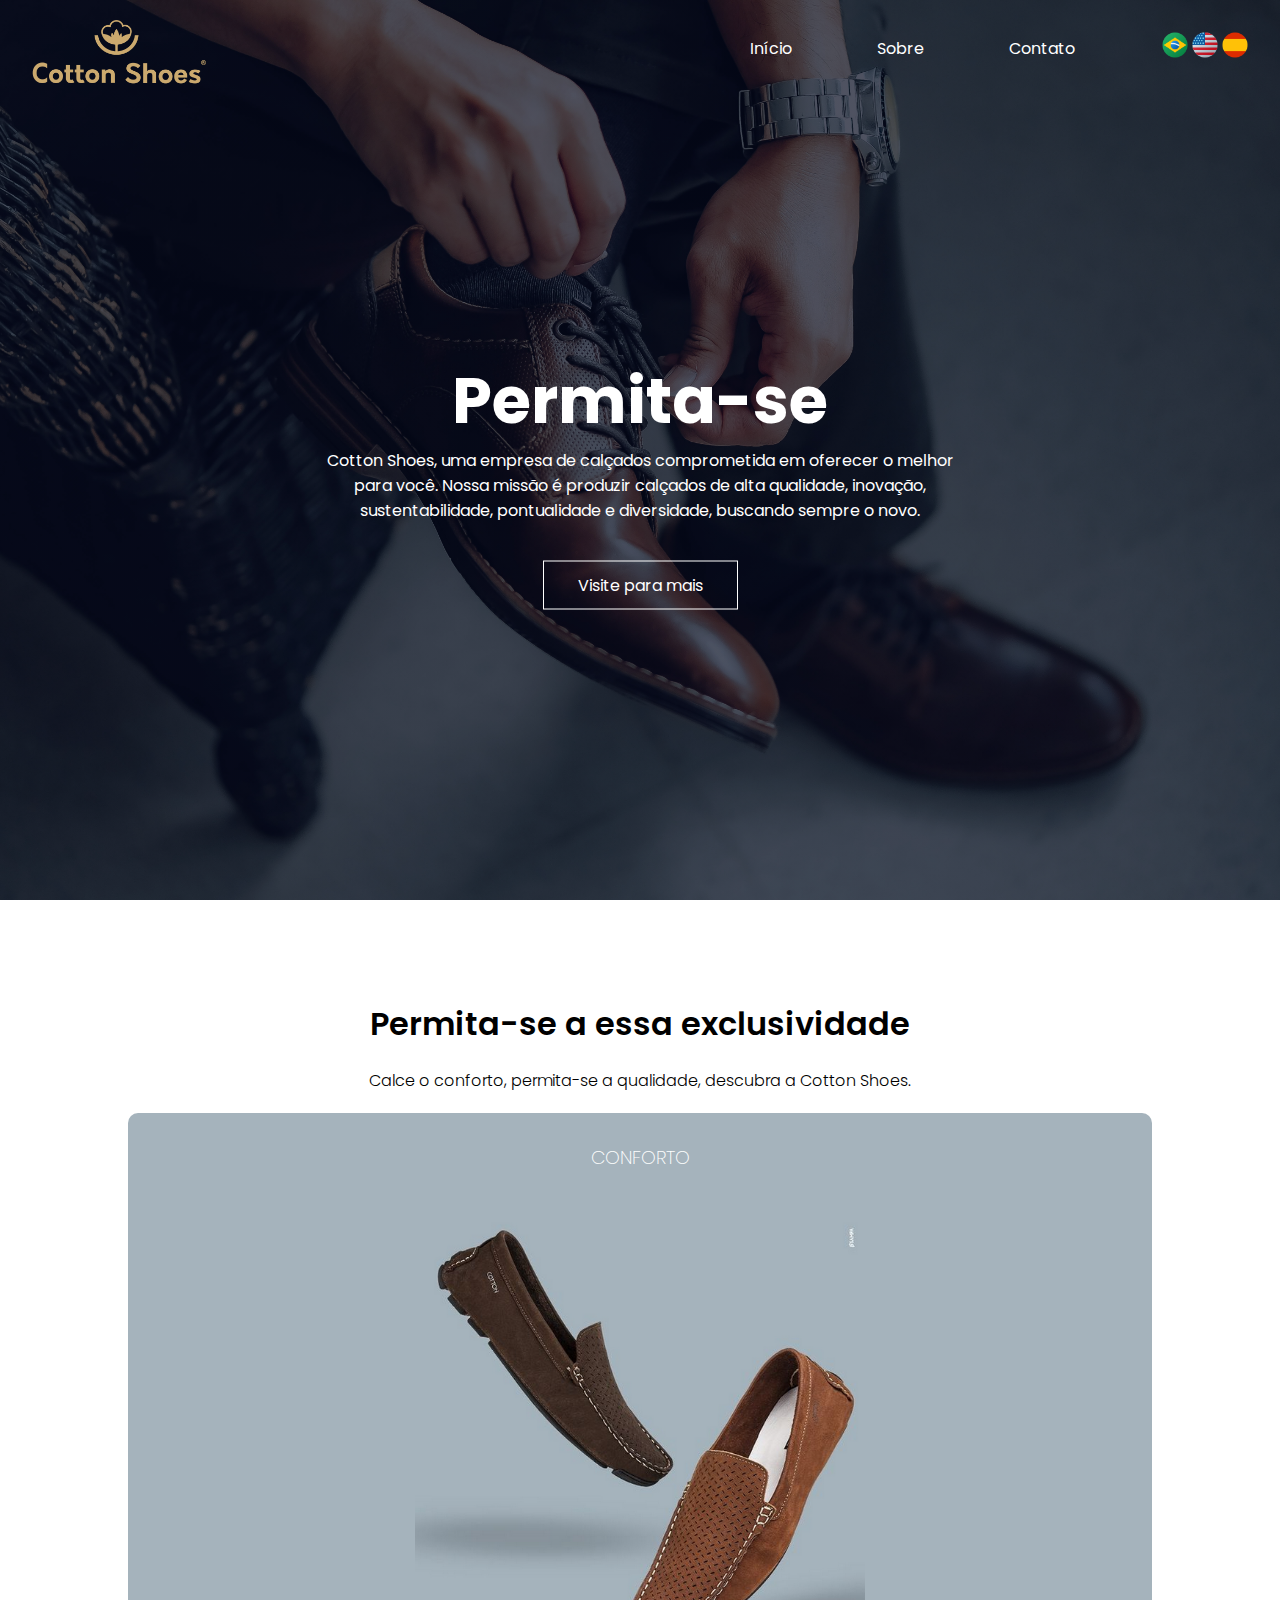
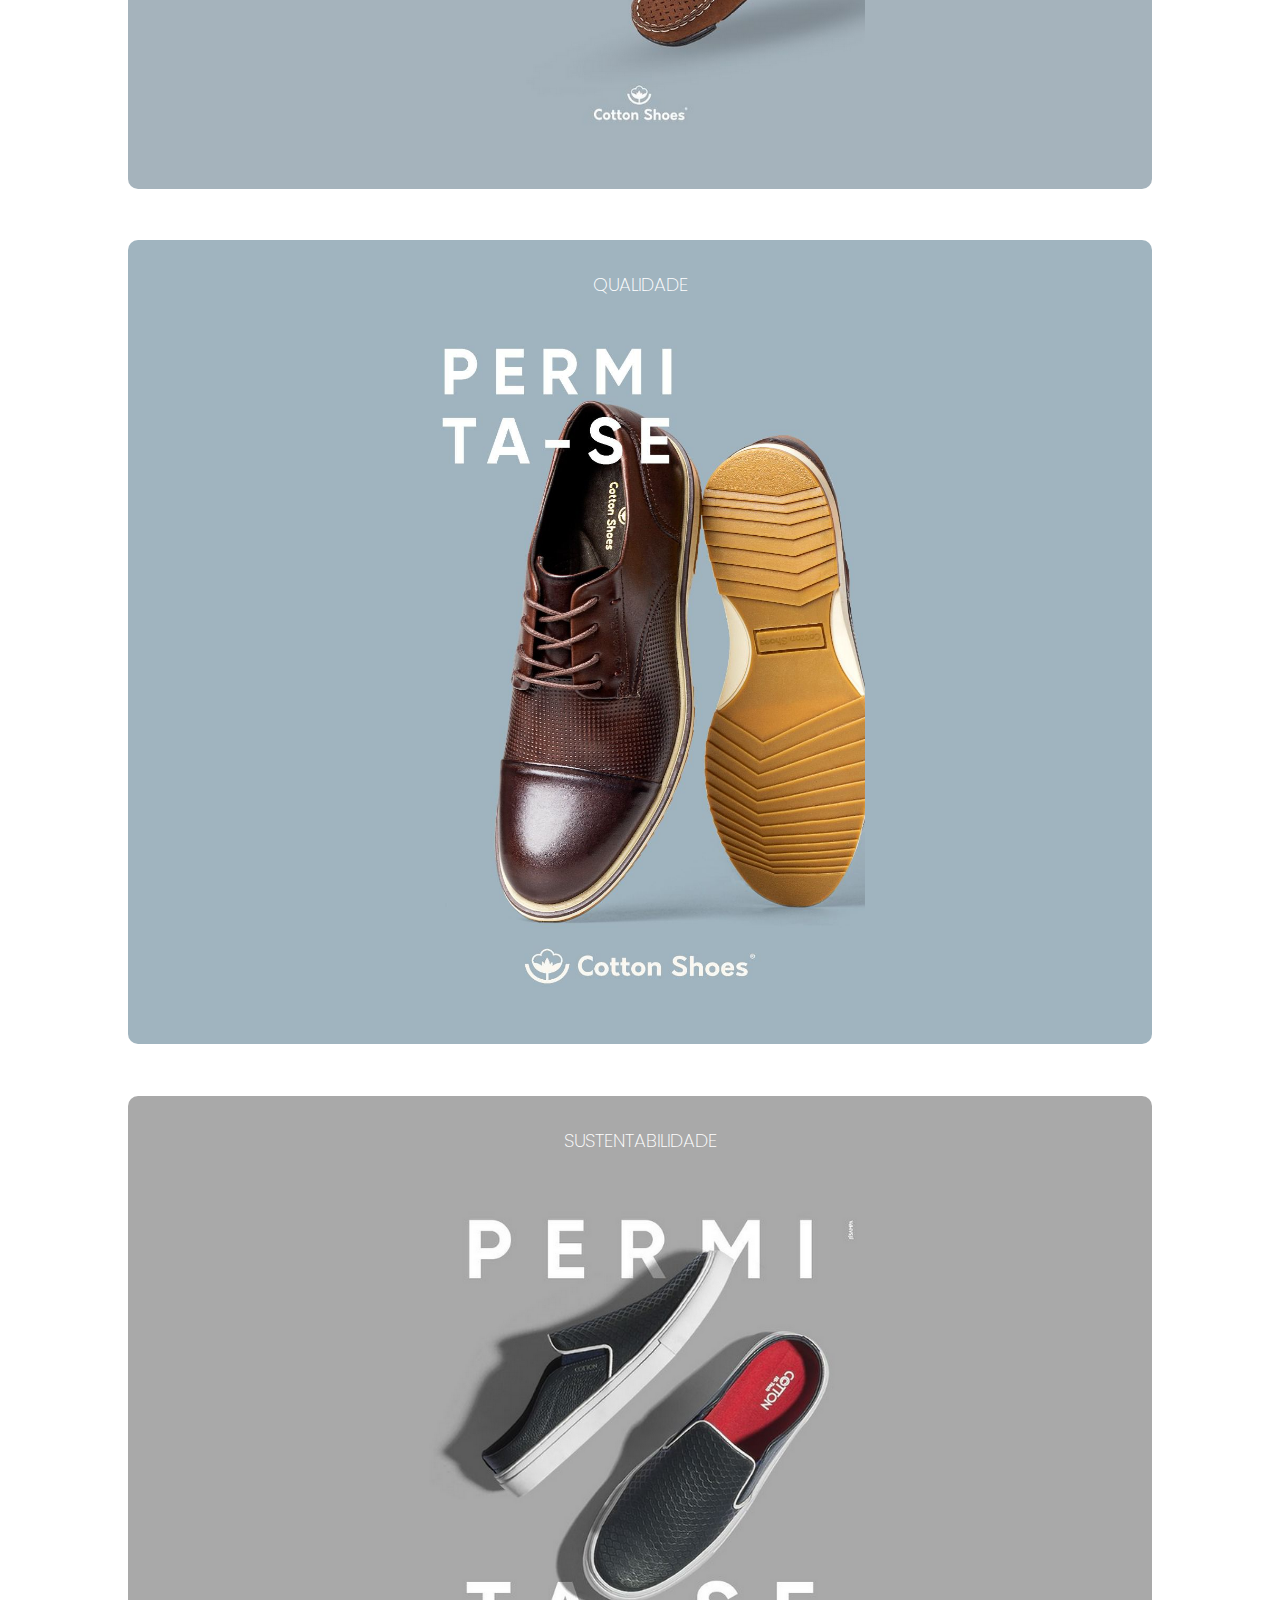
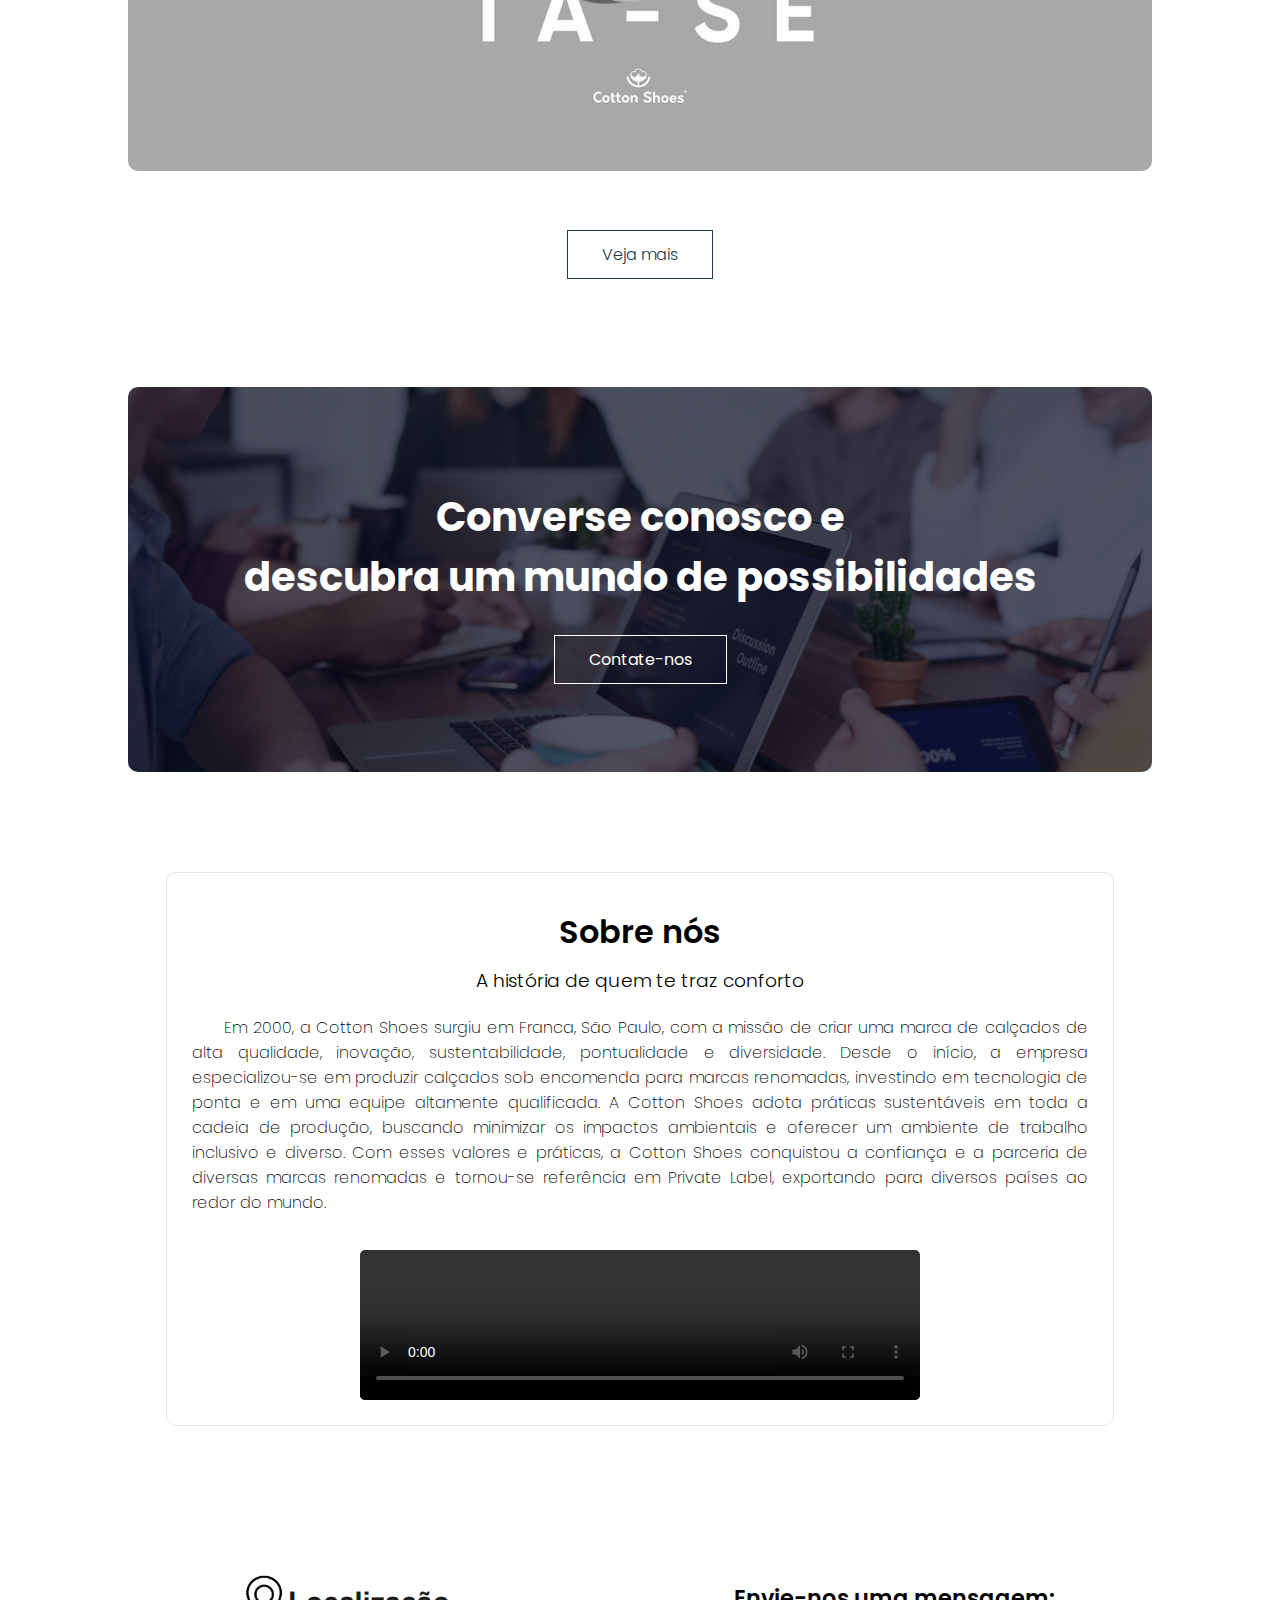
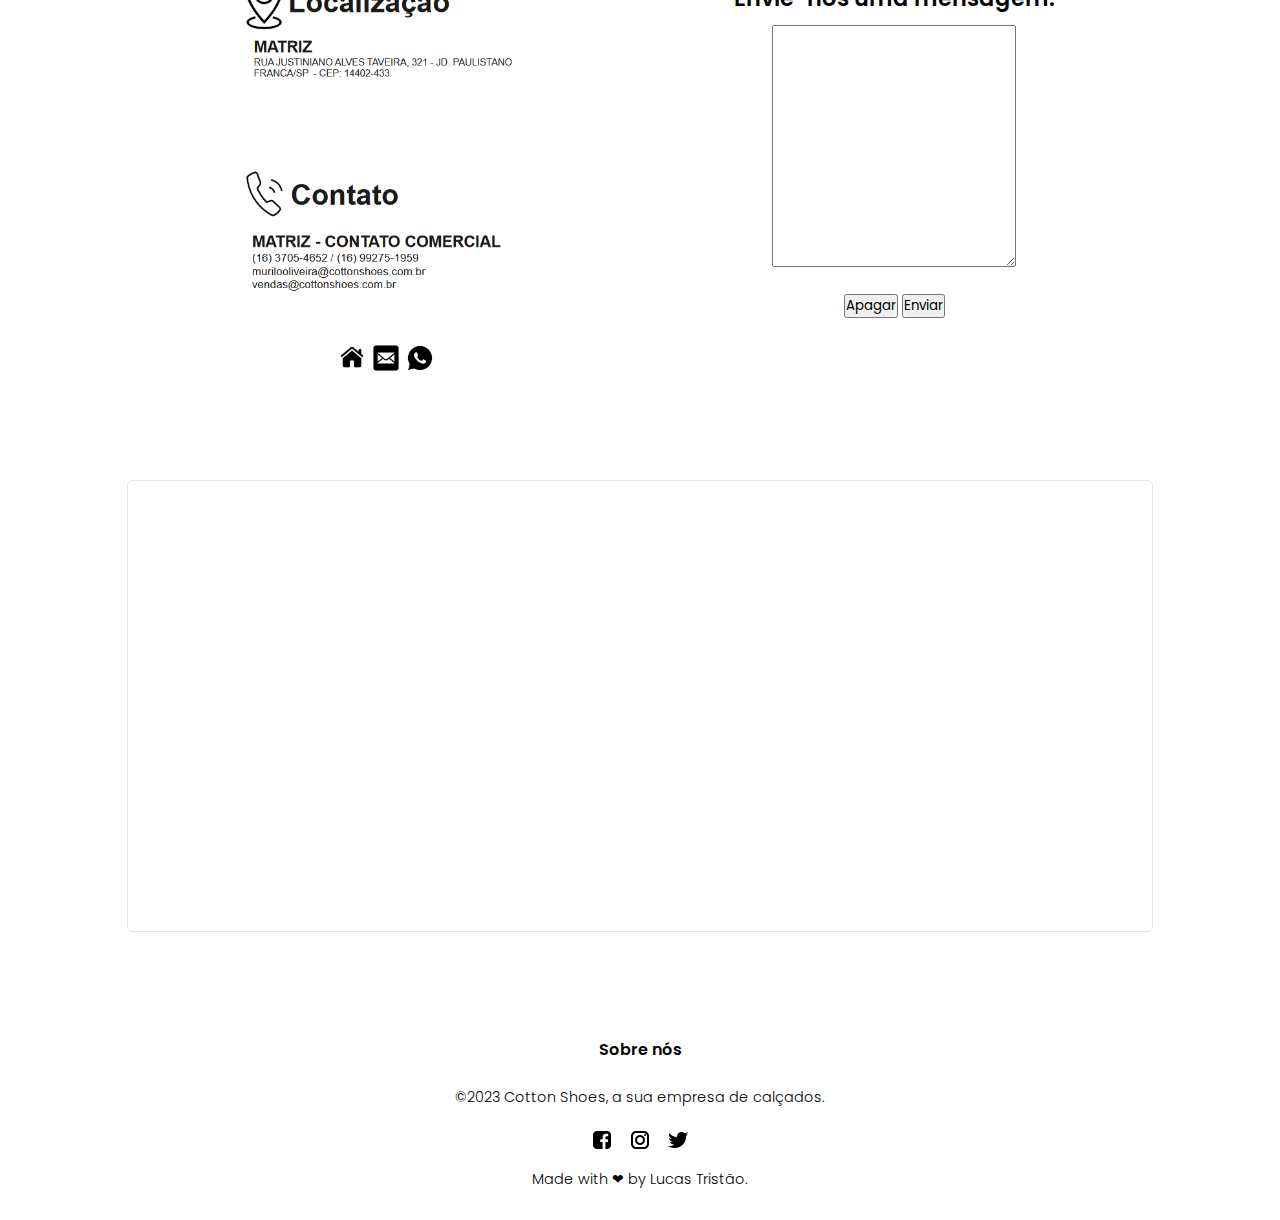
==== index.html @ b898aa2c "Cotton-Shoes" ====
<!DOCTYPE html>
<html lang="pt-br">
<head>
    <meta charset="UTF-8">
    <meta http-equiv="X-UA-Compatible" content="IE=edge">
    <meta name="viewport" content="width=device-width, initial-scale=1.0">
    <link rel="shortcut icon" href="imagens/icons8-direitos-autorais-16.png" type="image/x-icon">
    <link rel="stylesheet" href="style.css">
    <title>Cotton Shoes | Permita-se</title>
</head>
<body>
    <header id="#inicio">
        <section class="header">
            <a href="#"><img class="logo" src="imagens/logo.png" alt="Cotton Shoes"></a>
            <nav>
                <div class="navlinks">
                    <a href="#inicio">Início</a>
                    <a href="#sobre">Sobre</a>
                    <a href="#contato">Contato</a>
                    <div id="idiomas">
                        <a href="index.html"><img class="iconesheader" src="imagens/icons8-brazil-48.png" alt="Portuguese"></a>
                        <a href="indexen.html"><img class="iconesheader" src="imagens/icons8-usa-48.png" alt="English"></a>
                        <a href="indexes.html"><img class="iconesheader" src="imagens/icons8-spain-48.png" alt="Spanish"></a>
                    </div>
                </div>
                <img class="icons1" src="imagens/icons8-menu-arredondado-32.png" alt="Menu" onclick="showmenu()">
                <div class="navlinkscelular" id="navlinkscelular">
                    <img class="icons" src="imagens/icons8-fechar-janela-32.png" alt="Fechar" onclick="hidemenu()">
                    <a href="#inicio">Início</a>
                    <a href="#sobre">Sobre</a>
                    <a href="#contato">Contato</a>
                    <div id="idiomas">
                        <a href="index.html"><img class="iconesheader" src="imagens/icons8-brazil-48.png" alt="Portuguese"></a>
                        <a href="indexen.html"><img class="iconesheader" src="imagens/icons8-usa-48.png" alt="English"></a>
                        <a href="indexes.html"><img class="iconesheader" src="imagens/icons8-spain-48.png" alt="Spanish"></a>
                    </div>
                </div>
            </nav>
            <div class="texto" onclick="hidemenu()">
                <h1>Permita-se</h1>
                <p>
                    Cotton Shoes, uma empresa de calçados comprometida em oferecer o melhor para você. Nossa missão é produzir calçados de alta qualidade, inovação, sustentabilidade, pontualidade e diversidade, buscando sempre o novo.
                </p>
                <a href="#contato">Visite para mais</a>
            </div>
        </section>
    </header>
    <main>
        <section class="main">
            <h1>Permita-se a essa exclusividade</h1>
            <p>
                Calce o conforto, permita-se a qualidade, descubra a Cotton Shoes.
            </p>
            <div class="container">
                <div class="bloco1">
                    <h3>CONFORTO</h3>
                    <p>
                        <a href=""><img src="imagens/91080454_3033864366651867_2518382257584996352_n.jpg" alt="Permita-se"></a>
                    </p>
                </div>
                <div class="bloco2">
                    <h3>QUALIDADE</h3>
                    <p>
                        <a href=""><img src="imagens/Untitled3.jpg" alt="Permita-se"></a>
                    </p>
                </div>
                <div class="bloco3">
                    <h3>SUSTENTABILIDADE</h3>
                    <p>
                        <a href=""><img class="sozinho" src="imagens/88360885_2987067881331516_7291402305805484032_n.jpg" alt="Permita-se"></a>
                    </p>
                </div>
            </div>
            <p class="linkmais"><a href="#contato">Veja mais</a></p>
        </section>
        <section class="cta">
            <h1>Converse conosco e <br> descubra um mundo de possibilidades</h1>
            <a href="#contato">Contate-nos</a>
        </section>
        <section class="sobre" id="sobre">
            <h1>Sobre nós</h1>
            <h3>A história de quem te traz conforto</h3>
            <p>Em 2000, a Cotton Shoes surgiu em Franca, São Paulo, com a missão de criar uma marca de calçados de alta qualidade, inovação, sustentabilidade, pontualidade e diversidade. Desde o início, a empresa especializou-se em produzir calçados sob encomenda para marcas renomadas, investindo em tecnologia de ponta e em uma equipe altamente qualificada. A Cotton Shoes adota práticas sustentáveis em toda a cadeia de produção, buscando minimizar os impactos ambientais e oferecer um ambiente de trabalho inclusivo e diverso. Com esses valores e práticas, a Cotton Shoes conquistou a confiança e a parceria de diversas marcas renomadas e tornou-se referência em Private Label, exportando para diversos países ao redor do mundo.</p>
            <video controls>
                <source src="imagens/WhatsApp Video 2023-04-19 at 11.40.43.mp4" type="video/mp4">
                <source src="imagens/wbgyo-8bm3u.mp4" type="video/mp4">
                <source src="imagens/0du06-mz5dt.mov" type="video/mov">
                <p>Seu navegador não tem compatibilidade com o vídeo, por favor acesse: <br> https://www.facebook.com/arnaldooliveira.oliveira.92/videos/1887380717994663/</p>
            </video>
        </section>
        <section class="contato" id="contato">
            <div class="bloco4">
                <img class="imagenzona" src="imagens/contato.png" alt="Fábrica"><br>
                <p class="para">
                    <a target="_blank" href="https://www.google.com/maps/dir//cotton+shoes/@-20.5308423,-47.3907035,14z/data=!4m8!4m7!1m0!1m5!1m1!1s0x94b0a5fa651d2c5d:0x2323a3ef03409ba6!2m2!1d-47.3619796!2d-20.5284989"><img src="imagens/icons8-página-inicial-48.png" alt="Endereço"></a>
                    <a target="_blank" href="murilooliveira@cottonshoes.com.br"><img src="imagens/icons8-mensagem-com-quadrado-48.png" alt="E-mail"></a>
                    <a target="_blank" href="https://wa.me/5516992751959?text=Ol%C3%A1,%20tenho%20gostaria%20de%20conversar%20com%20a%20Cotton%20Shoes!"><img src="imagens/icons8-whatsapp-48.png" alt="Whatsapp"></a>
                </p>
            </div>
            <div>
                <form action="mailto:murilooliveira@cottonshoes.com.br" method="post" autocomplete="on" enctype="text/plain">
                    <legend>Envie-nos uma mensagem: </legend>
                    <textarea name="" id="textarea" cols="20" rows="12" required></textarea><br>
                    <input class="ab" type="reset" value="Apagar">
                    <input class="ab" type="submit" value="Enviar">
                </form>
            </div>
        </section>
        <iframe src="https://www.google.com/maps/embed?pb=!1m18!1m12!1m3!1d3736.463418422304!2d-47.36419198507578!3d-20.528211486271605!2m3!1f0!2f0!3f0!3m2!1i1024!2i768!4f13.1!3m3!1m2!1s0x94b0a5fa651d2c5d%3A0x2323a3ef03409ba6!2sCotton%20Shoes!5e0!3m2!1spt-BR!2sbr!4v1681180925534!5m2!1spt-BR!2sbr" width="600" height="450" style="border:1;" allowfullscreen="" loading="lazy" referrerpolicy="no-referrer-when-downgrade"></iframe>
        <section class="footer">
            <h4>Sobre nós</h4>
            <p>&copy;2023 Cotton Shoes, a sua empresa de calçados.</p>
            <nav class="iconfooter">
                <a target="_blank" href="https://www.facebook.com/CottonCalcados/"><img src="imagens/icons8-facebook-24.png" alt="Facebook"></a>
                <a target="_blank" href="https://www.instagram.com/cottonshoes/"><img src="imagens/icons8-instagram-24.png" alt="Instagram"></a>
                <a target="_blank" href="https://twitter.com/search?q=Cotton%20Shoes&src=typed_query"><img src="imagens/icons8-twitter-24.png" alt="Twitter"></a>
            </nav>
            <p>
                Made with ❤ by Lucas Tristão.
            </p>
        </section>
    </main>
    <script>
        var navlinkscelular = document.getElementById("navlinkscelular")
        function showmenu(){
            navlinkscelular.style.display = "block";
        }
        function hidemenu(){
            navlinkscelular.style.display = "none";
        }
    </script>
</body>
</html>
---- style.css ----
@charset "UFT-8";
@import url('https://fonts.googleapis.com/css2?family=Poppins:wght@100;200;300;400;600;700&display=swap');
*{
    margin: 0px;
    padding: 0px;
    font-family: 'Poppins', sans-serif;
}
.header{
    min-height: 100vh;
    width: 100%;
    background-image: linear-gradient(rgba(4,9,30,0.7),rgba(4,9,30,0.7)), url(imagens/pexels-robert-jeffrey-bonto-9218066.jpg);
    background-position: center;
    background-repeat: no-repeat;
    background-size: cover;
    position: relative;
}
#idiomas{
    display: flex;
    flex-direction: row;
}
.iconesheader{
    width: 30px;
}
.logo{
    position: absolute;
    padding: 20px;
    width: 200px;
}
.icons{
    display: none;
}
.icons1{
    display: none;
}
.navlinks{
    display: flex;
    flex-direction: row;
    justify-content: flex-end;
    align-items: center;
    gap: 85px;
    margin-right: 30px;
}
.navlinks a{
    margin-top: 30px;
    text-decoration: none;
    color: white;
}
.navlinks a::after{
    content: "";
    width: 0%;
    height: 2px;
    background-color: #243754;
    display: block;
    margin: auto;
    transition: 0.5s;
}
.navlinks a:hover::after{
    width: 100%;
}
.navlinkscelular a{
    display: none;
}
.texto{
    position: absolute;
    top: 50%;
    left: 50%;
    translate: -50% -50%;
    color: white;
    text-align: center;
}
.texto h1{
    font-size: 4em;
    font-weight: bolder;
}
.texto a{
    position: relative;
    top: 50px;
    border: 1px solid white;
    text-decoration: none;
    color: white;
    padding: 12px 34px;
    background: transparent;
    transition: 0.5s;
}
.texto a:hover{
    background-color: #243754;
}
.main{
    width: 80%;
    margin: auto;
    text-align: center;
    padding-top: 100px;
}
.main h1{
    font-size: 2em;
    font-weight: 600;
}
.main p{    
    font-weight: 300;
    padding: 20px;
}
.container{
    display: flex;
    margin-top: 5%;
    flex-direction: row;
    justify-content: space-evenly;
    gap: 40px;
    text-align: justify;
}
.bloco1{
    border-radius: 10px;
    margin-bottom: 5%;
    padding: 20px 12px;
    background-color: rgb(165, 179, 188);
    box-sizing: border-box;
    transition: 0.5s;
}
.bloco2{
    border-radius: 10px;
    margin-bottom: 5%;
    padding: 20px 12px;
    background-color: rgb(160, 180, 191);
    box-sizing: border-box;
    transition: 0.5s;
}
.bloco3{
    border-radius: 10px;
    margin-bottom: 5%;
    padding: 20px 12px;
    background-color: rgb(169, 169, 169);
    box-sizing: border-box;
    transition: 0.5s;
}
h3{
    margin: 10px 0;
    text-align: center;
    font-weight: 200;
    color: white; 
}
.bloco1:hover, .bloco2:hover, .bloco3:hover{
    translate: -2px 2px;
    box-shadow: 0px 0px 20px rgb(0, 0, 0, 0.2);
}
p > img{
    width: 350px;
}
.sozinho{
    width: 350px;
}
.linkmais a{
    position: relative;
    border: 1px solid #243754;
    text-decoration: none;
    color: #243754;
    padding: 12px 34px;
    background: transparent;
    transition: 0.5s;
}
.linkmais a:hover{
    background-color: #243754;
    color: white;
}
.cta{
    margin: 100px auto;
    width: 80%;
    background-image: linear-gradient(rgba(4,9,30,0.7),rgba(4,9,30,0.7)), url(imagens/pexels-fauxels-3184660.jpg);
    background-position: center;
    background-repeat: no-repeat;
    background-size: cover;
    position: relative;
    border-radius: 10px;
    text-align: center;
    padding: 100px 0;
}
.cta h1{
    color: white;
    font-size: 2.5em;
    font-weight: bolder;
    margin-bottom: 40px;
    padding: 0px;
}
.cta a{
    position: relative;
    border: 1px solid white;
    text-decoration: none;
    color: white;
    padding: 12px 34px;
    background: transparent;
    transition: 0.5s;
}
.cta a:hover{
    background-color: #243754;
}
.footer{
    position: absolute;
    left: 50%;
    translate: -50%;
    text-align: center;
    padding: 30px;
    font-weight: 300;
}
.footer p{
    font-size: 0.9em;
}
.footer h4{
    margin-top: 25px;
    margin-bottom: 25px;
    font-weight: 600;
}
.iconfooter{
    margin-top: 20px;
    margin-bottom: 10px;
}
.iconfooter > a{
    padding: 5px
}
.coluna h3{
    color: black;
}
.bloco1 img{
    width: 350px;
}
.bloco2 img{
    width: 350px;
}
.bloco3 img{
    width: 350px;
}
.sobre h1{
    text-align: center;
    margin: 10px;
    font-size: 2em;
    font-weight: 600;
    margin-bottom: 10px;
}
.sobre p{
    text-indent: 2em;
    text-align: justify;
    font-weight: 200;
}
.sobre h3{
    color: black;
    margin-bottom: 20px;
    font-weight: 300;
}
.sobre{
    gap: 50px;
    width: 70vw;
    margin: 100px auto 100px auto;
    border: 1px solid rgba(128, 128, 128, 0.2);
    border-radius: 10px;
    padding: 25px;
    transition: 0.5s;
}
video{
    display: block;
    margin: 35px auto auto auto;
    border-radius: 5px;
    width: 560px;
}
legend{
    margin: 10px;
    text-align: center;
    font-weight: 600;
    font-size: 1.4em;
}
textarea{
    display: block;
    margin: auto;
    text-align: left;
    text-indent: 2em;
}
iframe{
    display: block;
    width: 80vw;
    border: 1px solid rgba(128, 128, 128, 0.2);
    border-radius: 5px;
    margin: 75px auto 50px auto;
}
.bloco4 .para{
    text-align: center;
}
.bloco4 img{
    width: 30px;
}
.bloco4 .imagenzona{
    width: 300px;
}
.contato{
    margin: auto;
    border-radius: 10px;
    padding: 25px;
    width: 80vw;
    display: flex;
    flex-direction: row;
    justify-content: space-evenly;
    flex-wrap: wrap;
    justify-items: center;
    margin-bottom: 50px;
}
.contato div{
    width: 500px;
    text-align: center;
    margin-top: 20px;
}
@media(max-width: 900px){
    .logo{
        width: 170px;
    }
    .texto{
        font-size: 0.9em;
    }
    .texto h1{
        font-size: 3.3em;
        width: 330px;
        margin: auto    ;
    }
    .navlinkscelular a{
        margin-top: 30px;
        text-decoration: none;
        color: white;
    }
    .navlinkscelular a::after{
        content: "";
        width: 0%;
        height: 2px;
        background-color: #243754;
        display: block;
        margin: auto;
        transition: 0.5s;
    }
    .navlinkscelular a:hover::after{
        width: 100%;
    }
    .navlinks{
        display: none;
    }
    .navlinkscelular a{
        display: block;
        padding: 13px 5px;
    }
    .navlinkscelular{
        display: block;
        position: absolute;
        background-color: #243754;
        height: 96.2vh;
        width: 125px;
        padding: 15px;
        top: 0px;
        right: 0px;
        text-align: center;
        z-index: 2;
        transition: 1s;
    }
    .navlinkscelular a::after{
        content: "";
        width: 0%;
        height: 2px;
        background-color: white;
        display: block;
        margin: auto;
        transition: 0.5s;
    }
    .navlinks1celular a:hover::after{
        width: 100%;
    }
    .navlinks1celular .icons{
        display: block;
        position: absolute;
        top: -2px;
        right: 195px;
        padding-top: 10px;
    }
    .icons{
        display: block;
        position: absolute;
        top: 8px;
        left: 3px;
    }
    .icons1{
        display: block;
        position: absolute;
        top: 8px;
        left: 8px;
    }
    .logo{
        left: 50%;
        translate: -50%;
    }
    video{
        width: 460px;
    }
}
@media(max-width: 1325px){
    .container{
        flex-direction: column;
        display: block;
        margin: auto;
    }
    .bloco1 img{
        margin-left: -26.8px;
        width: 450px;
        display: block;
        margin: auto;
    }
    .bloco2 img{
        margin-left: -26.8px;
        width: 450px;
        display: block;
        margin: auto;
    }
    .bloco3 img{
        margin-left: -26.8px;
        width: 450px;
        display: block;
        margin: auto;
    }
}
@media(max-width: 700px){
    .container{
        flex-direction: column;
        display: block;
        margin: auto;
    }
    .bloco1 img{
        margin-left: -26.8px;
        width: 240px;
        display: block;
        margin: auto;
    }
    .bloco2 img{
        margin-left: -26.8px;
        width: 240px;
        display: block;
        margin: auto;
    }
    .bloco3 img{
        margin-left: -26.8px;
        width: 240px;
        display: block;
        margin: auto;
    }
    video{
        width: 360px;
    }
}
@media(max-width: 495px){
    video{
        width: 300px;
    }
}
@media(max-width: 425px){
    video{
        width: 250px;
    }
}
@media(max-width: 350px){
    .container{
        flex-direction: column;
        display: block;
        margin: auto;
    }
    .bloco1 img{
        margin-left: -26.8px;
        width: 150px;
        display: block;
        margin: auto;
    }
    .bloco2 img{
        margin-left: -26.8px;
        width: 150px;
        display: block;
        margin: auto;
    }
    .bloco3 img{
        margin-left: -26.8px;
        width: 150px;
        display: block;
        margin: auto;
    }
    video{
        width: 220px;
    }
    textarea{
        width: 250px;
    }
    .bloco4 .imagenzona{
        width: 270px;
    }
}
@media(max-width: 900px){
    .cta h1{
        font-size: 1.5em;
    }
}
@media(max-width: 900px){
    .cta h1{
        font-size: 1.5em;
    }
}
@media(max-width: 300px){
    .logo{
        width: 120px;
    }
    .texto h1{
        font-size: 2em;
    }
    .texto p{
        font-size: 0.8em;
        margin: auto;
        width: 200px;
    }
    video{
        width: 200px;
    }
}
@media(max-width: 240px){
    .bloco1 img{
        width: 120px;
    }
    .bloco2 img{
        width: 120px;
    }
    .bloco3 img{
        width: 120px;
    }
}
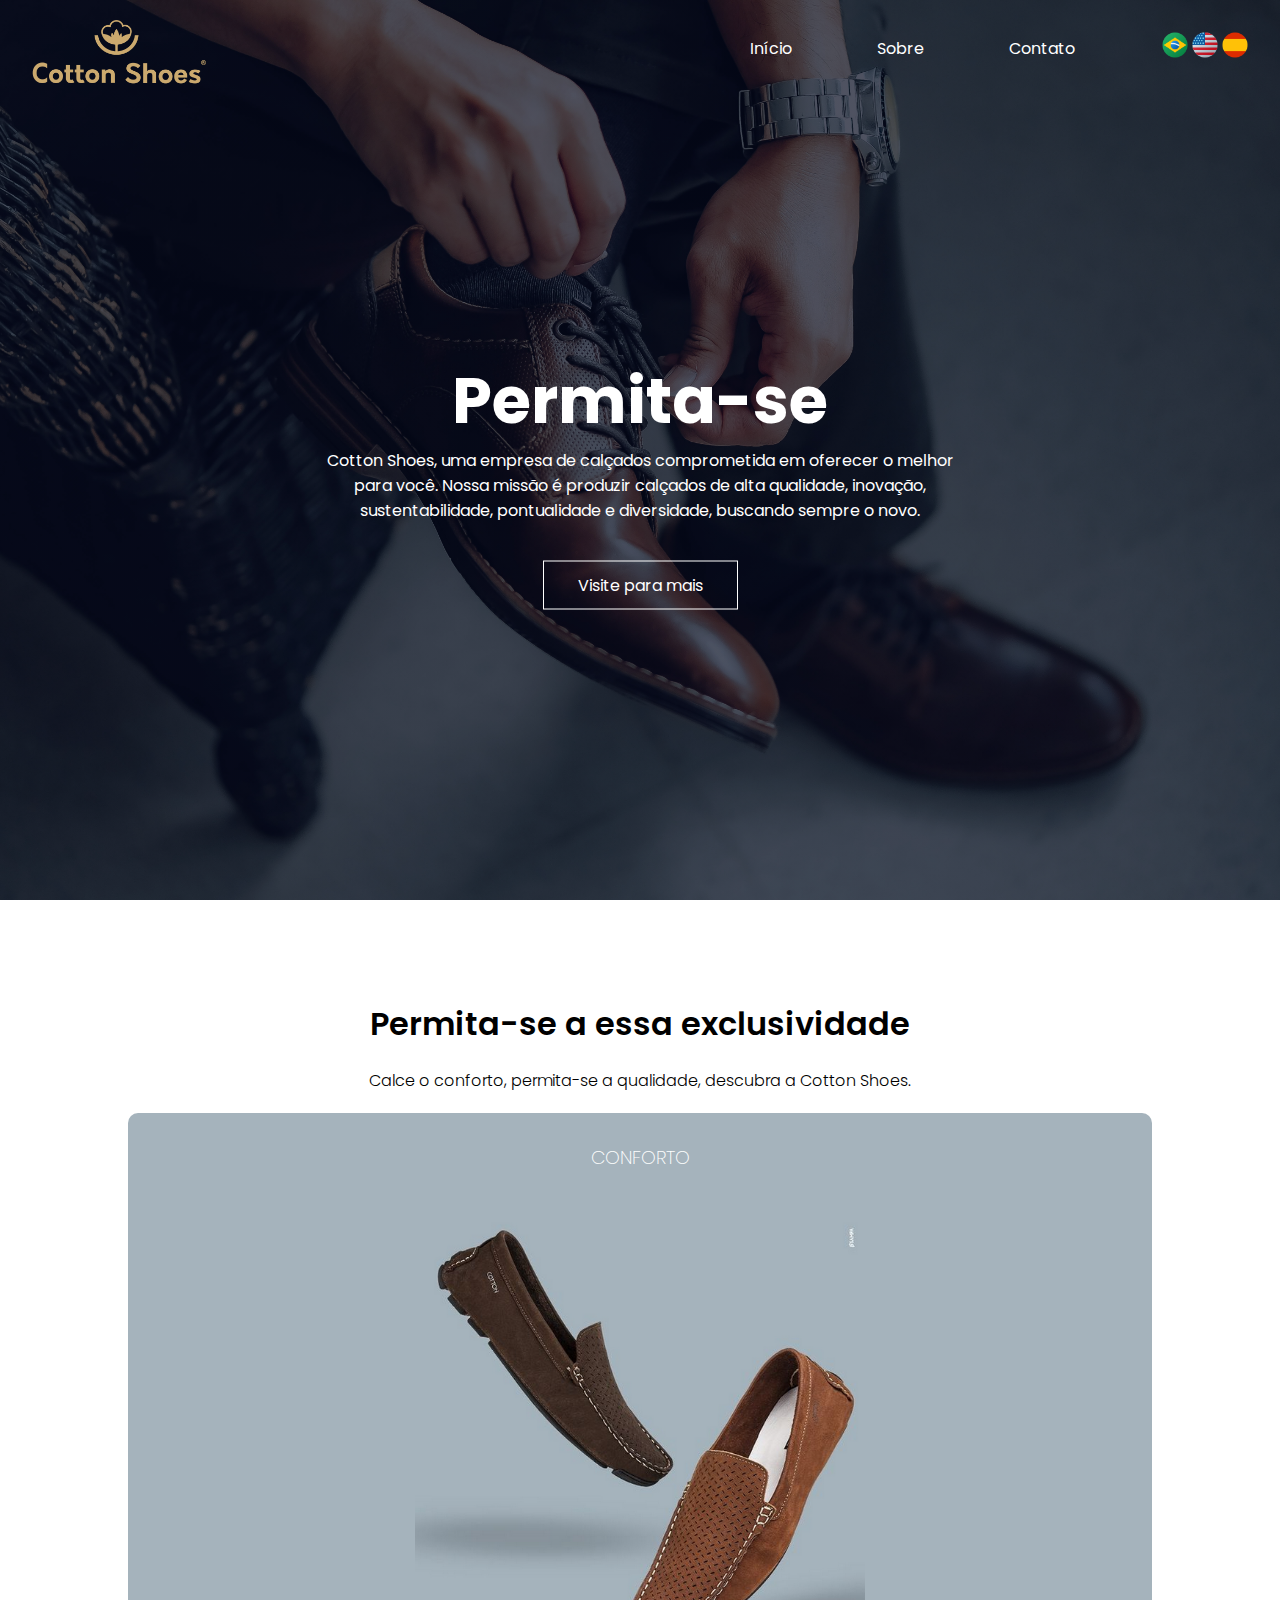
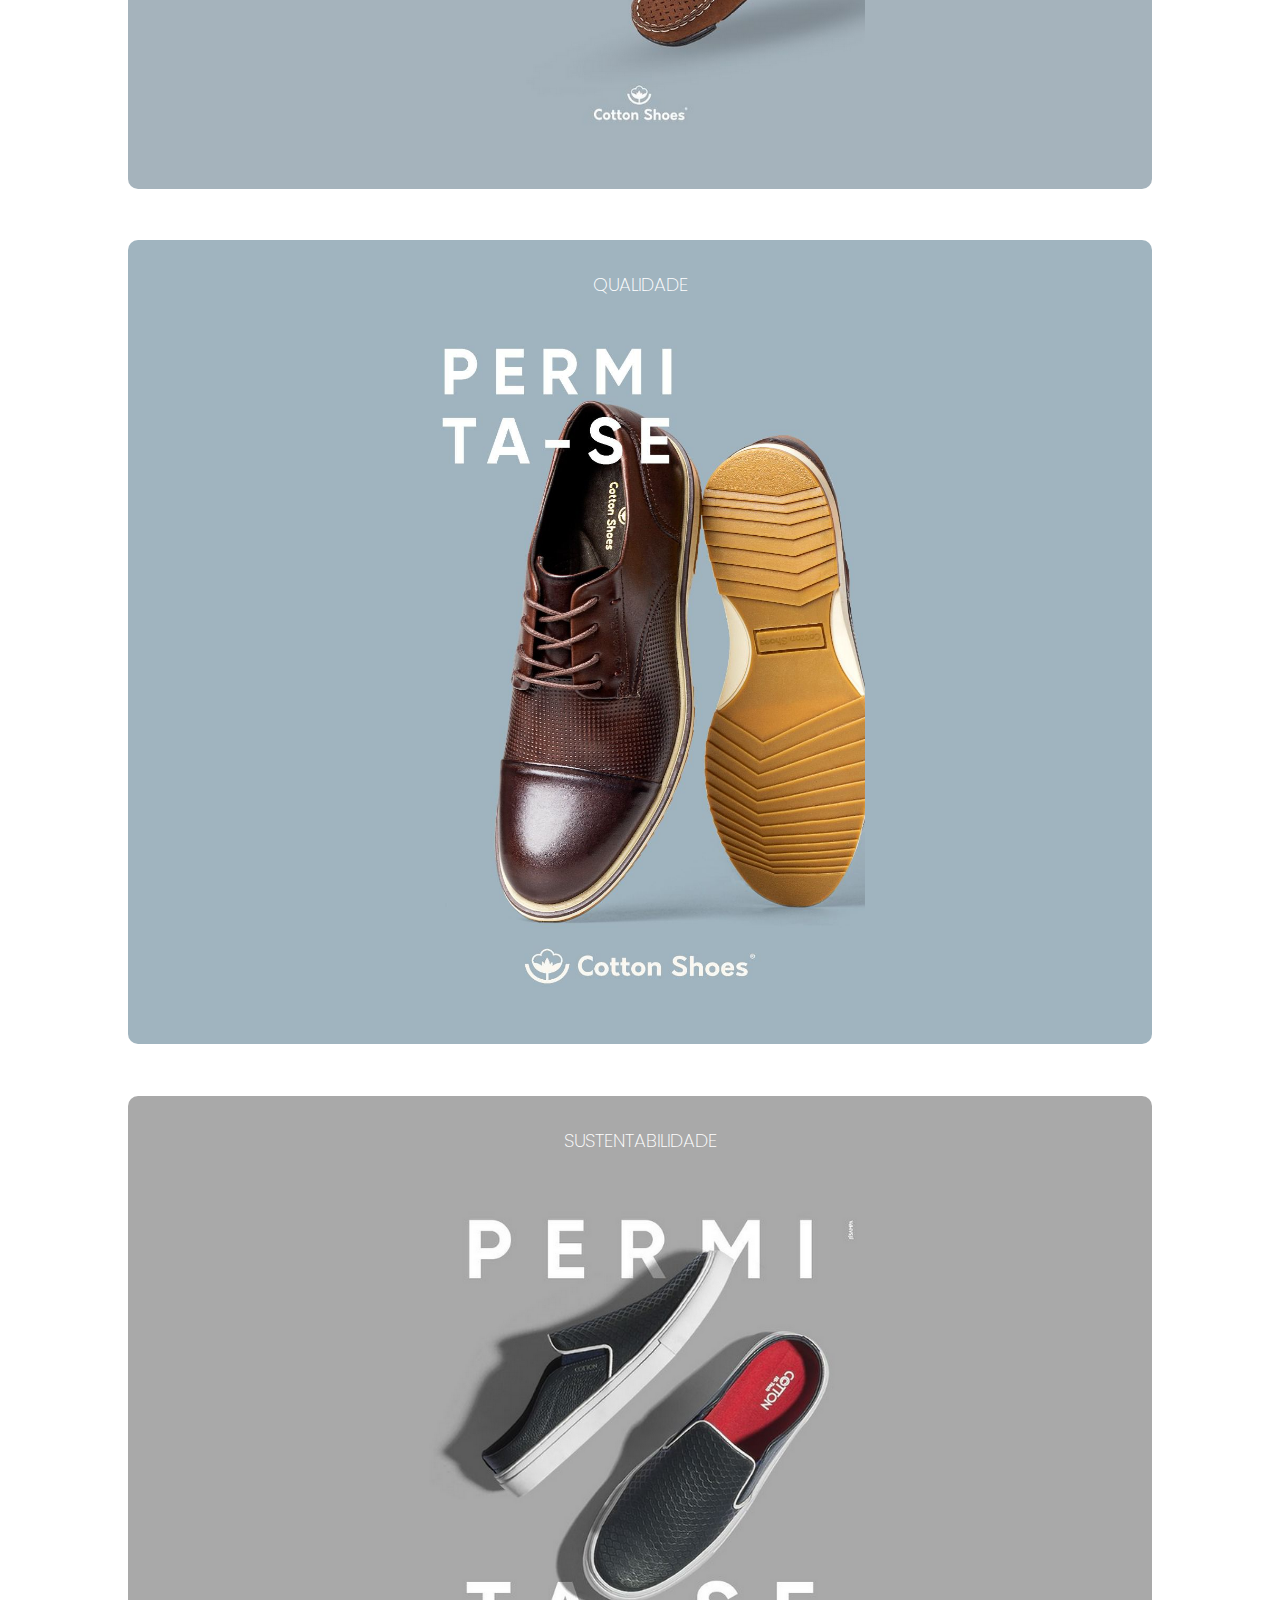
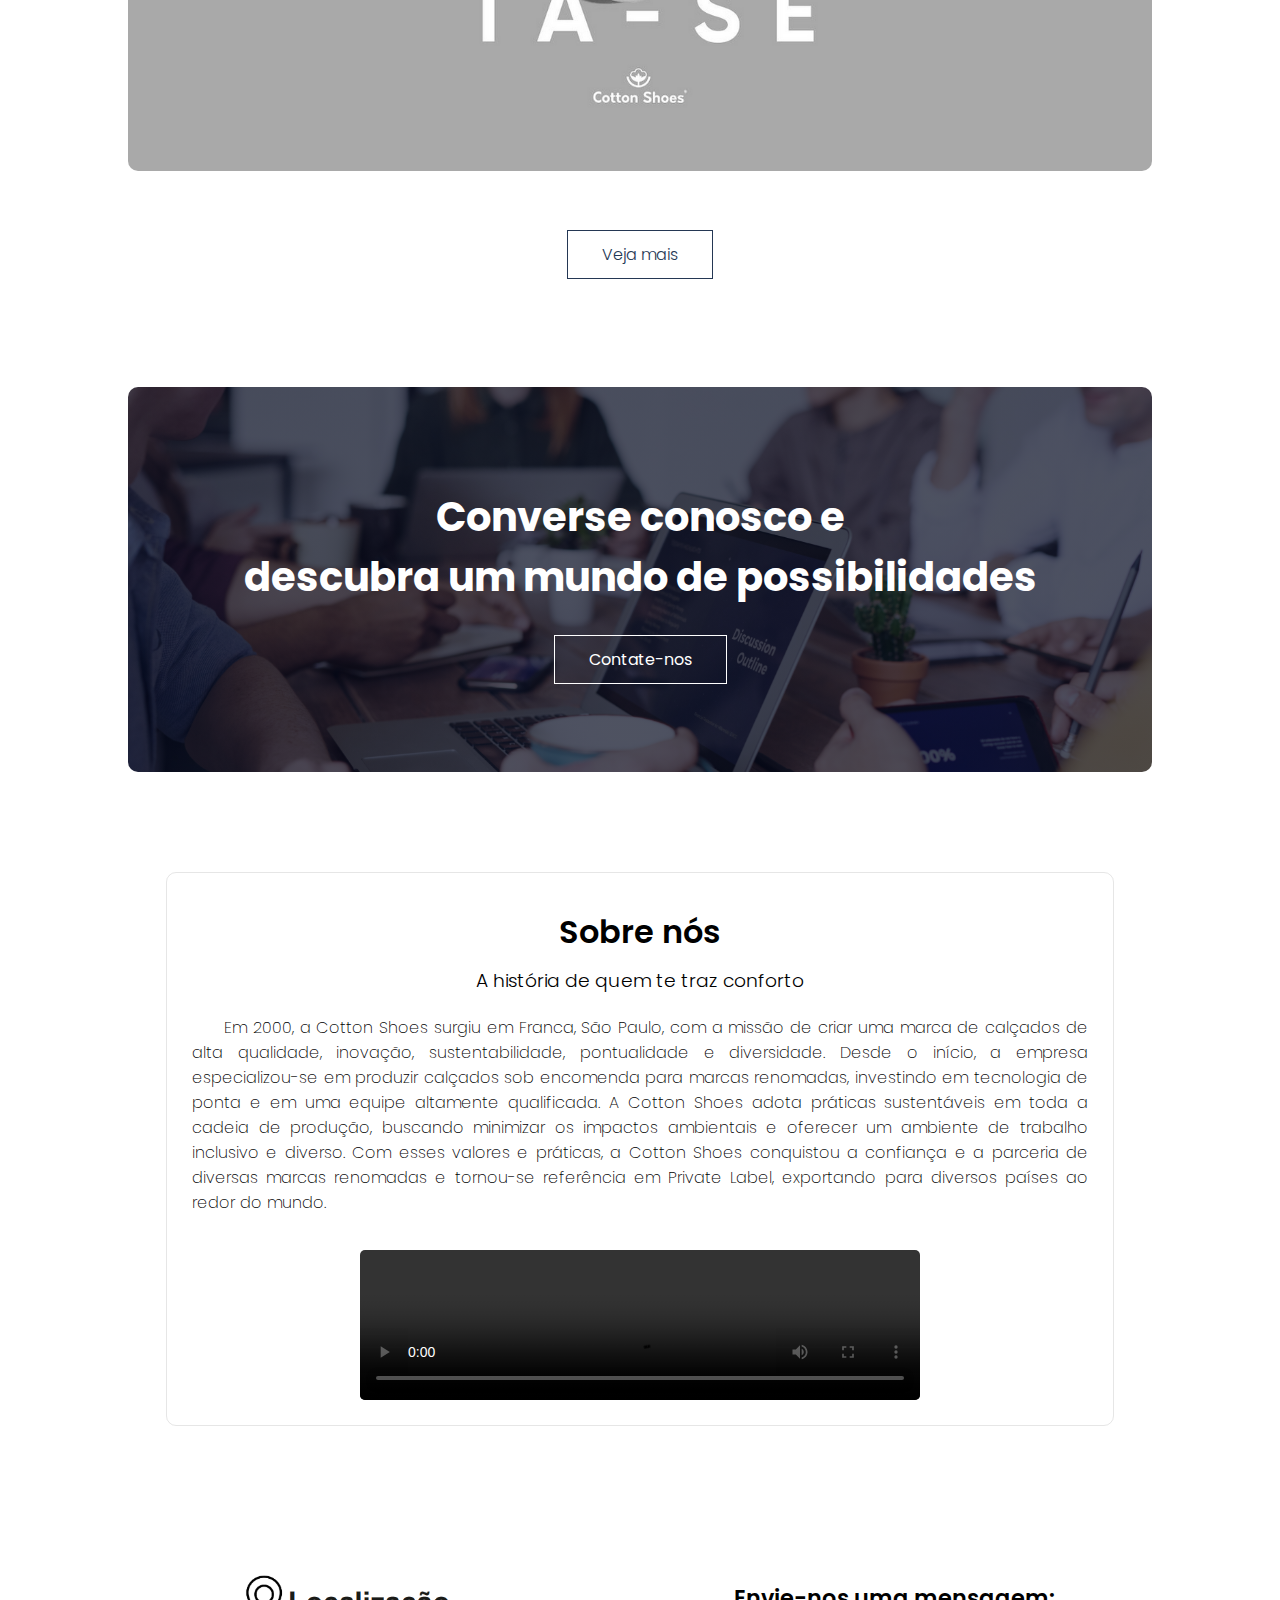
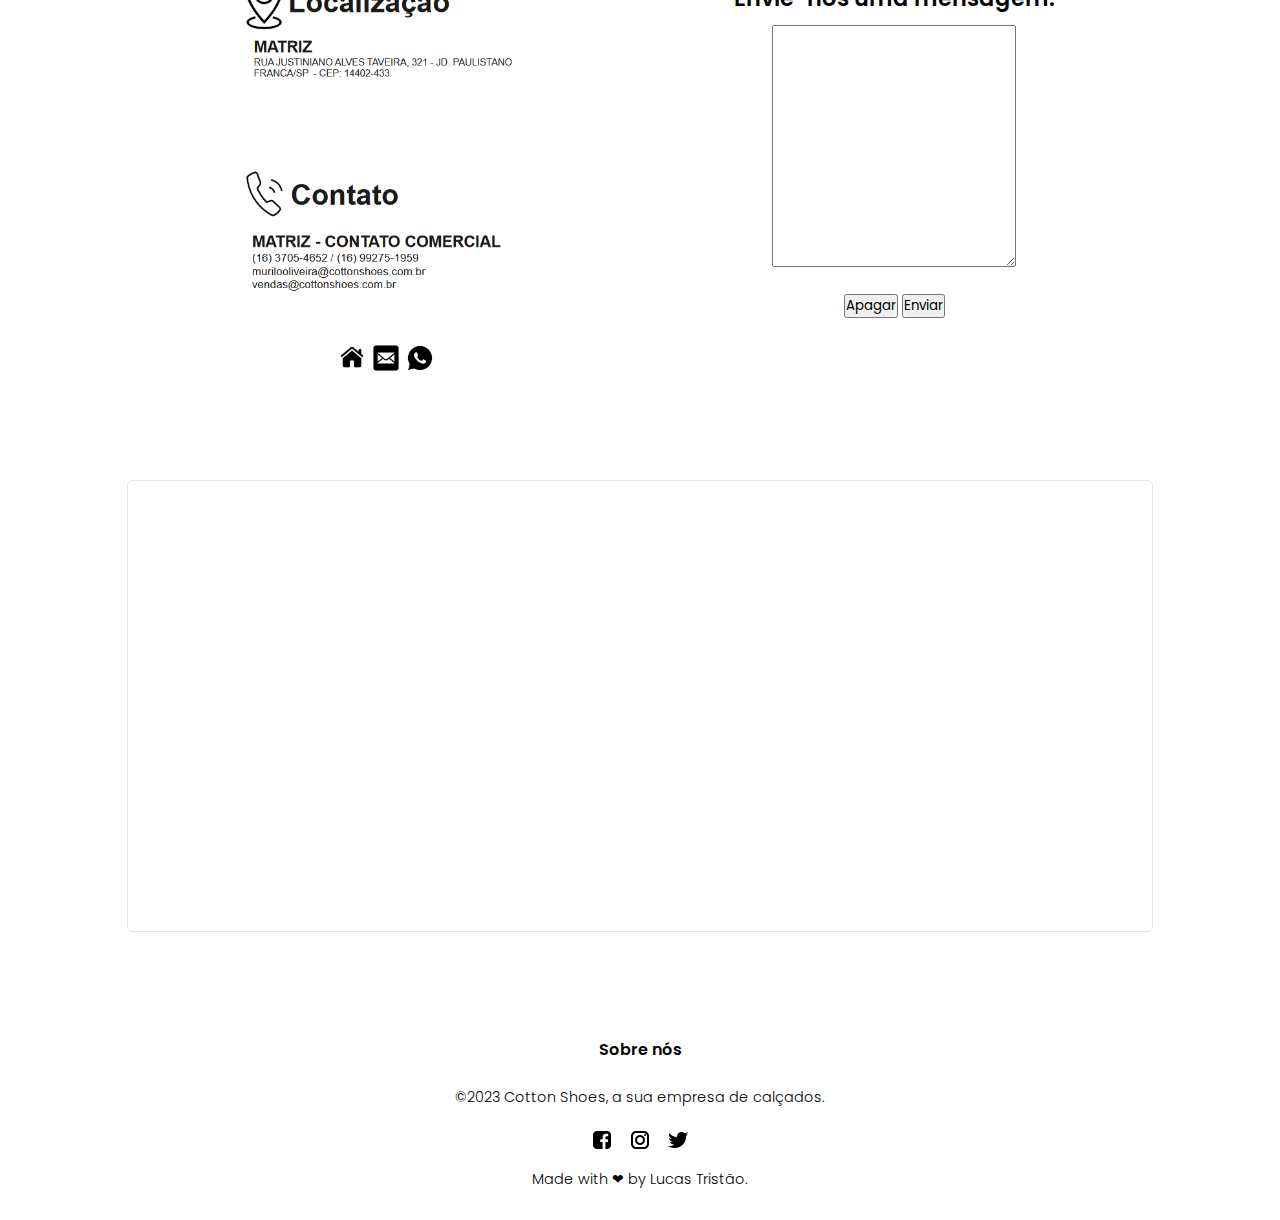
==== commit 7e76d455: "Cotton Shoes" ====
--- a/index.html
+++ b/index.html
@@ -10,6 +10,7 @@
 </head>
 <body>
     <header id="#inicio">
+        
         <section class="header">
             <a href="#"><img class="logo" src="imagens/logo.png" alt="Cotton Shoes"></a>
             <nav>
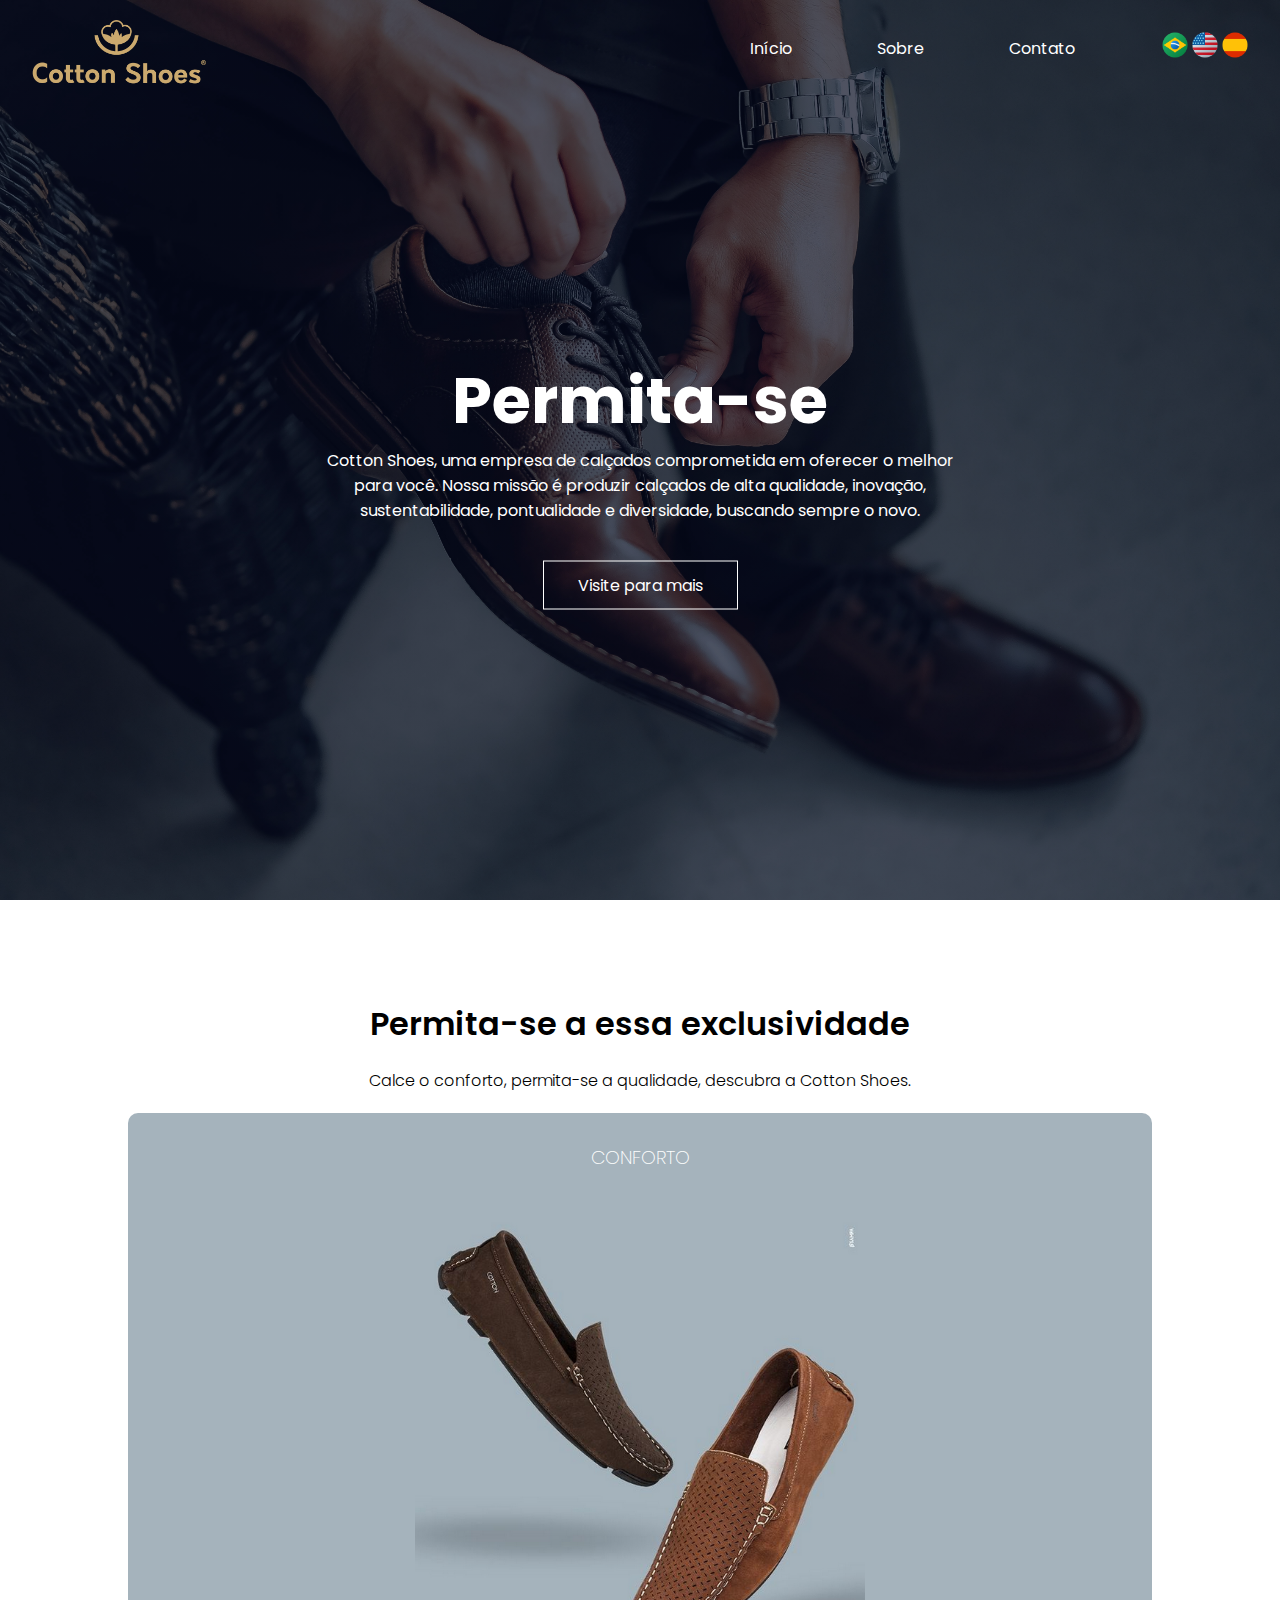
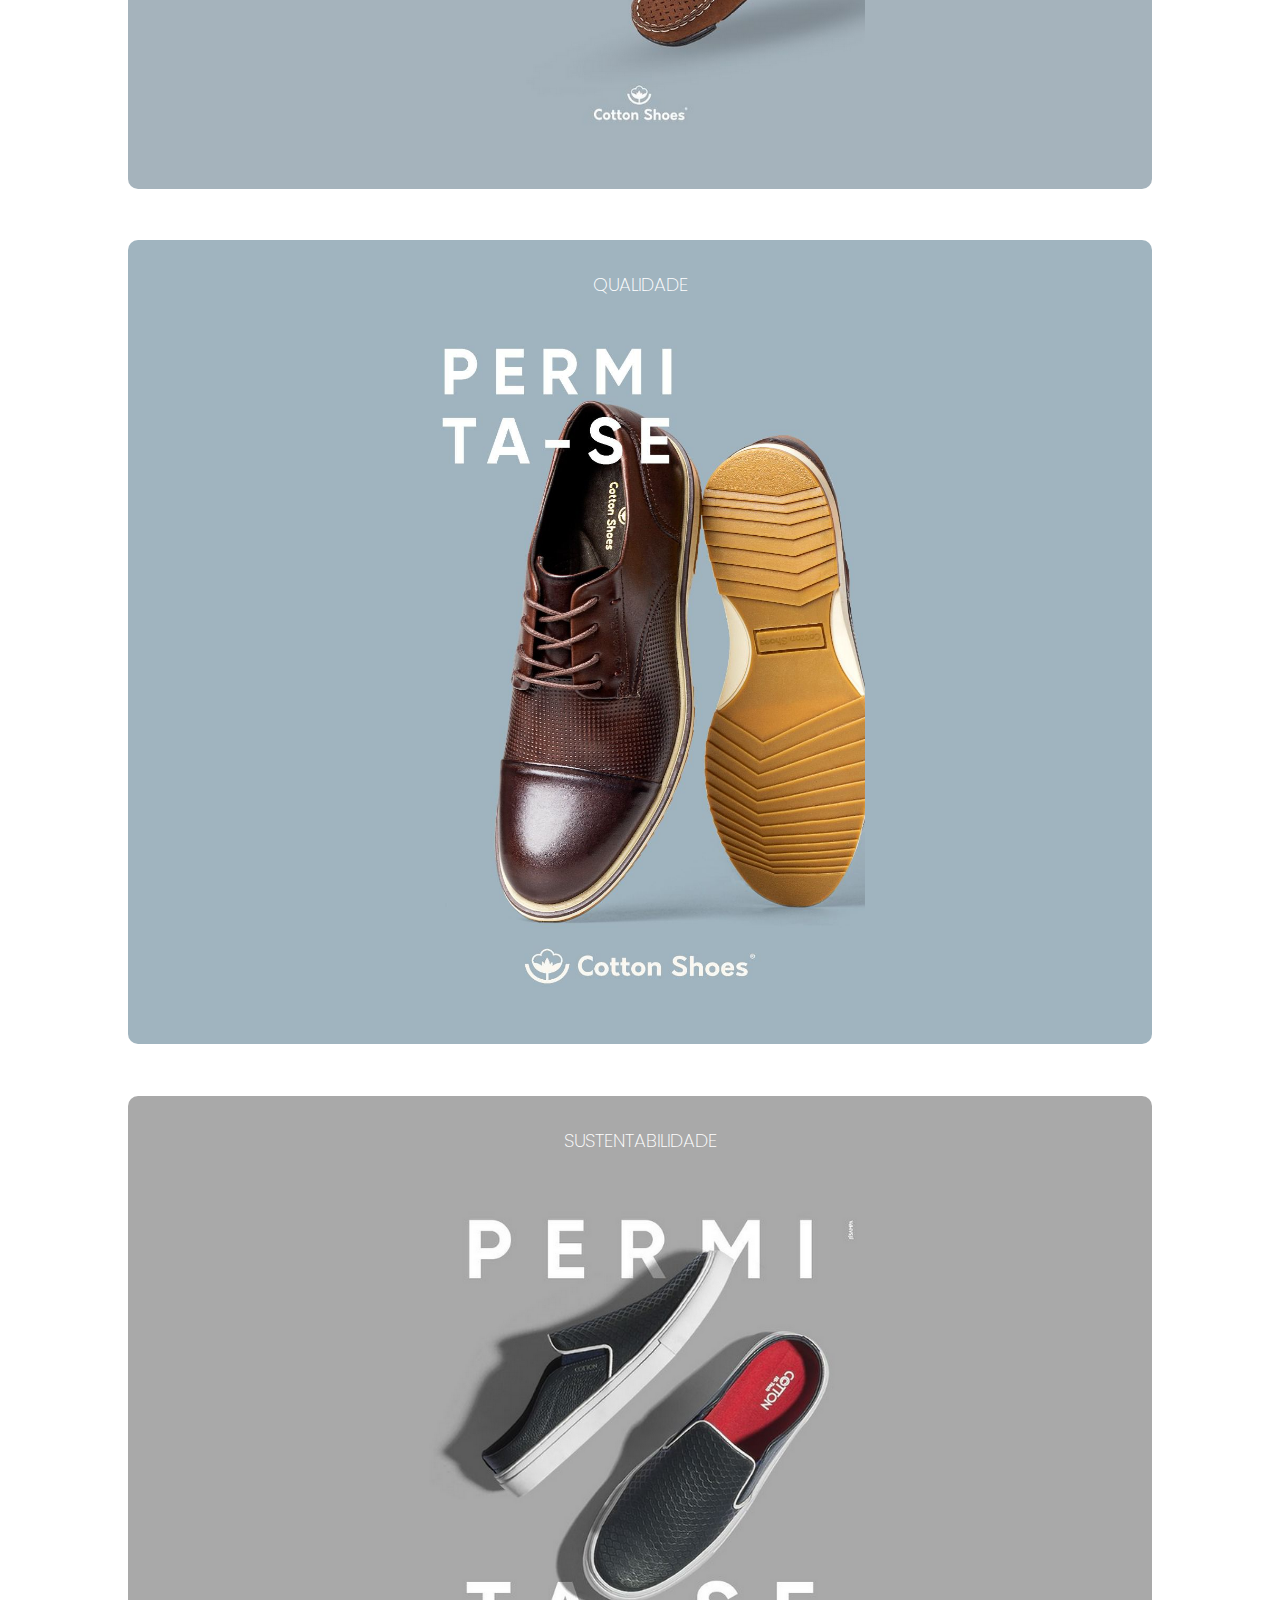
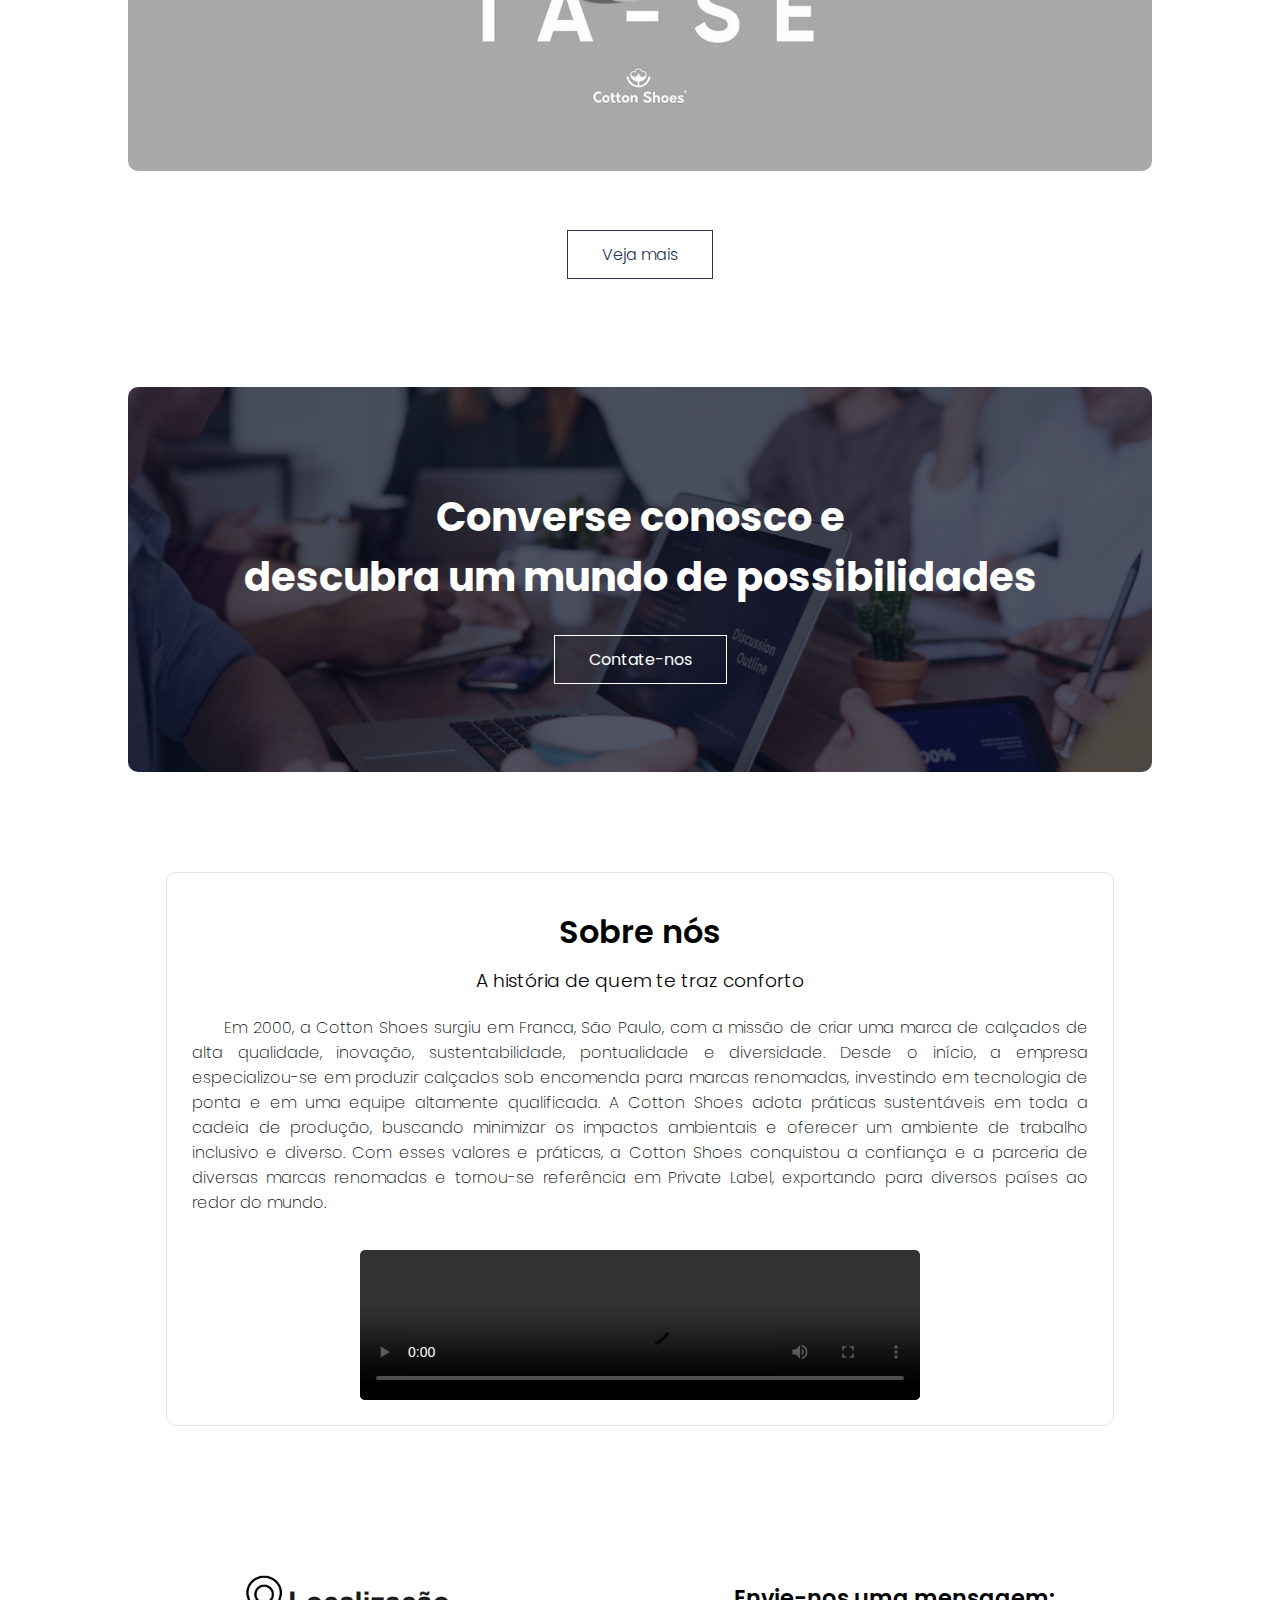
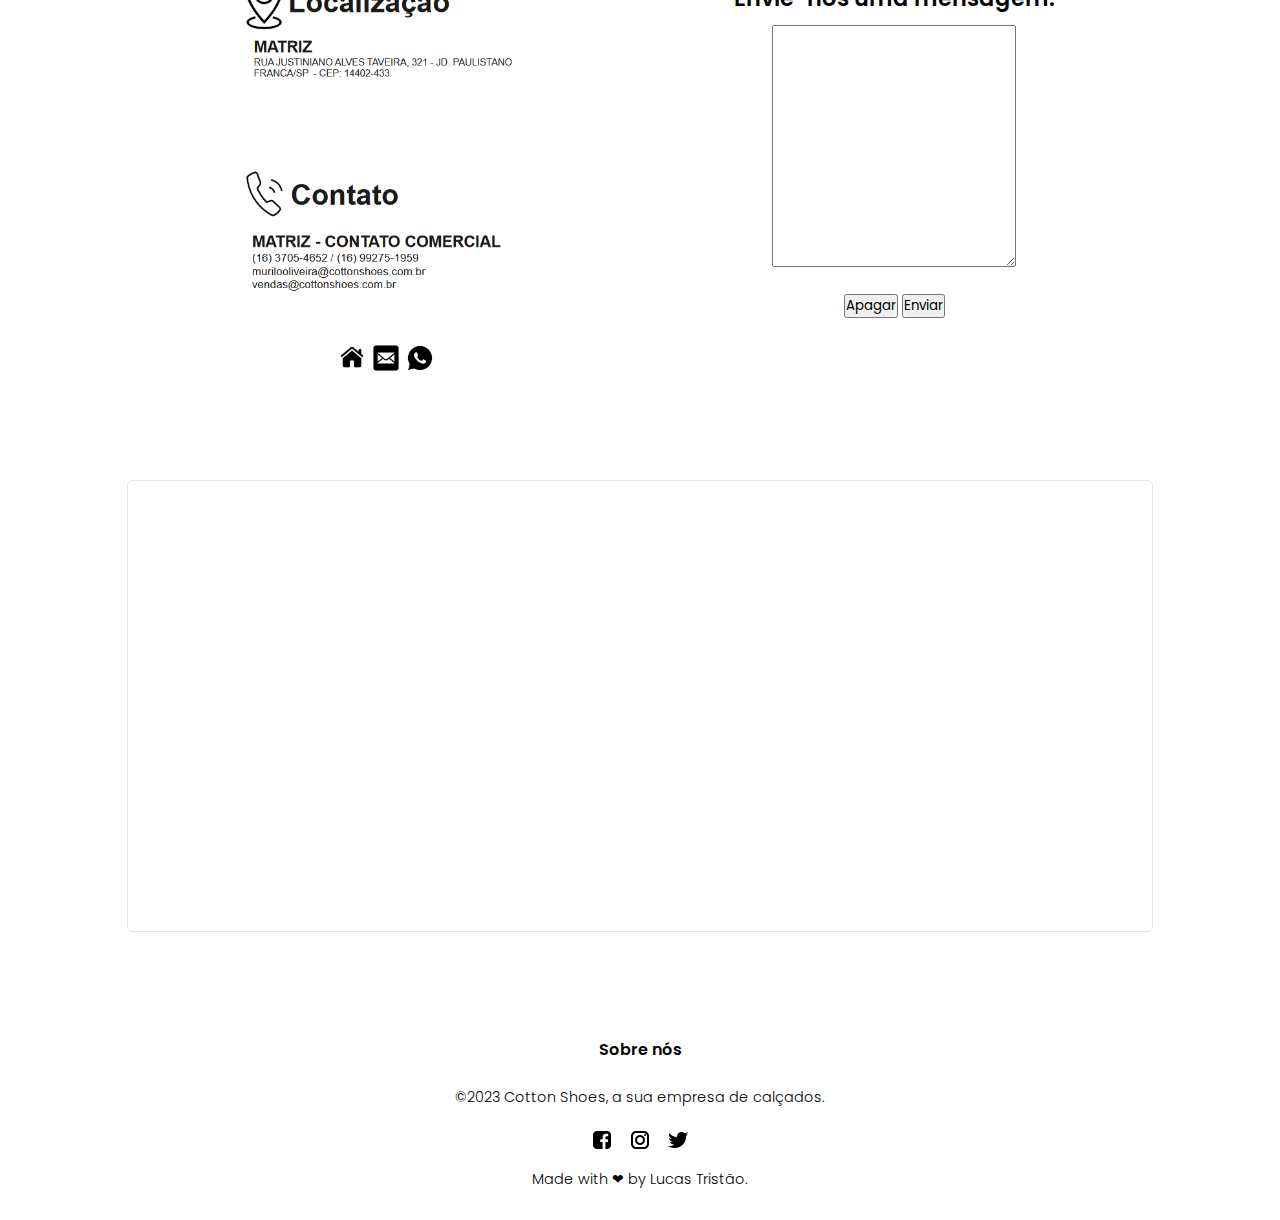
==== commit c559126b: "Cotton Shoes" ====
--- a/index.html
+++ b/index.html
@@ -10,7 +10,6 @@
 </head>
 <body>
     <header id="#inicio">
-        
         <section class="header">
             <a href="#"><img class="logo" src="imagens/logo.png" alt="Cotton Shoes"></a>
             <nav>
